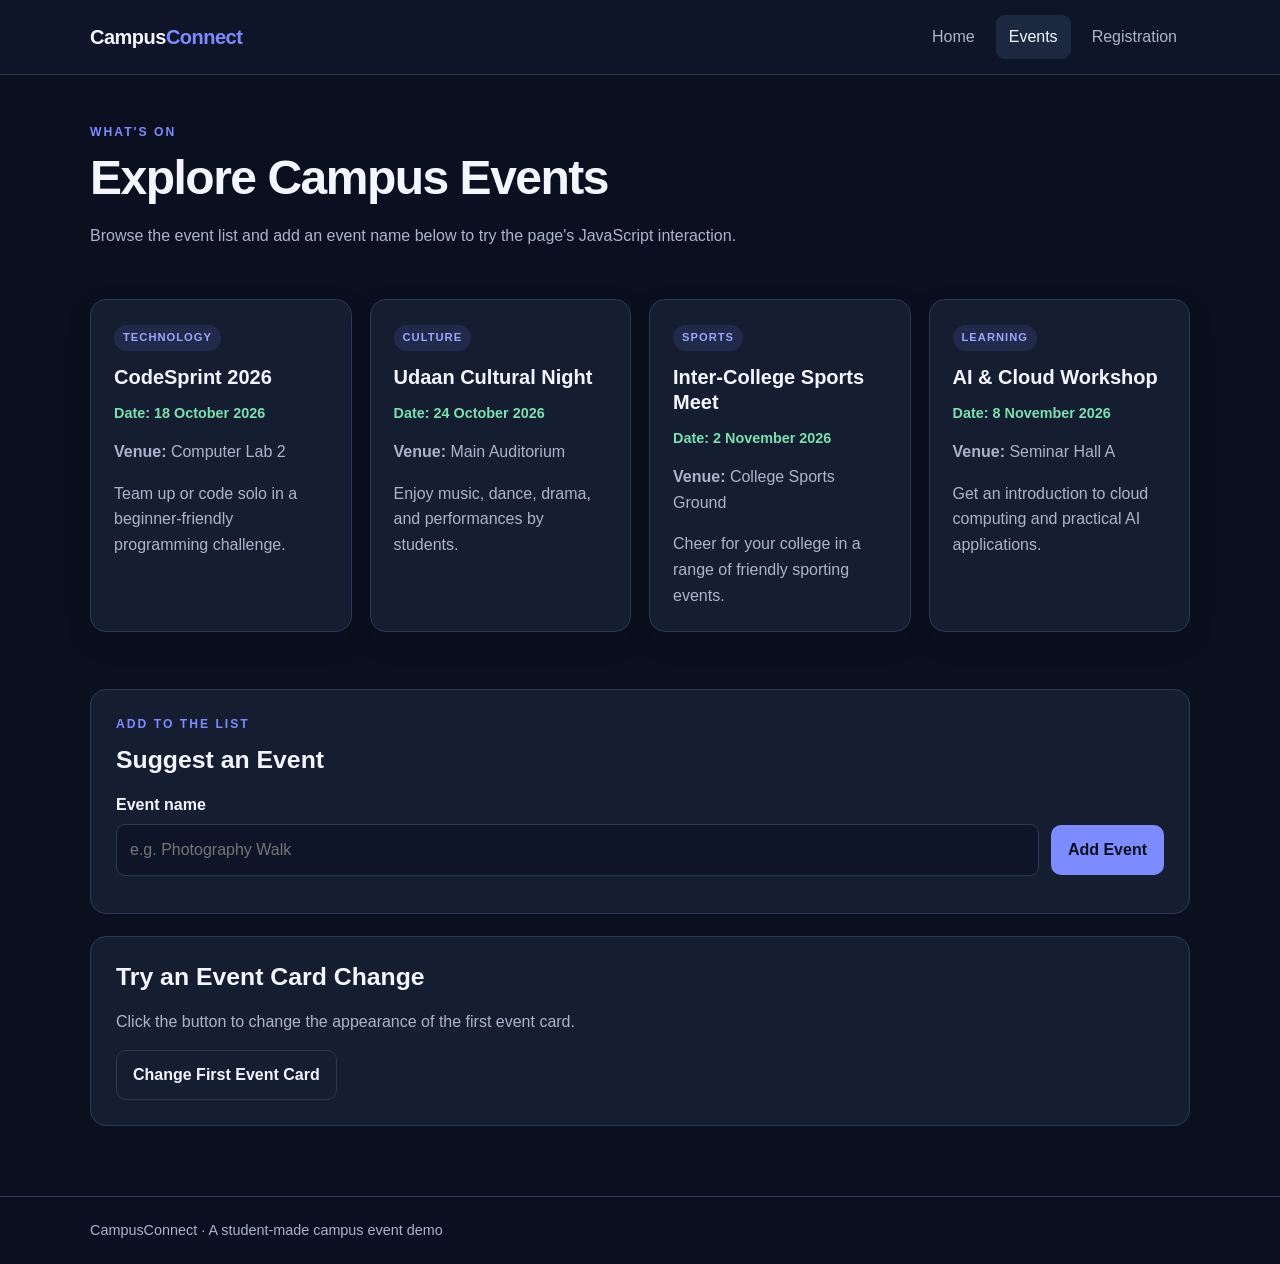
==== events.html @ 821445cc "Add files via upload" ====
<!DOCTYPE html>
<html lang="en">
<head>
    <meta charset="UTF-8">
    <meta name="viewport" content="width=device-width, initial-scale=1.0">
    <title>CampusConnect | Events</title>
    <link rel="stylesheet" href="style.css">
    <script src="script.js" defer></script>
</head>
<body>
    <header class="site-header">
        <div class="container header-content">
            <a class="logo" href="index.html">Campus<span>Connect</span></a>
            <nav aria-label="Main navigation">
                <a href="index.html">Home</a>
                <a class="active" href="events.html">Events</a>
                <a href="register.html">Registration</a>
            </nav>
        </div>
    </header>

    <main class="container page-main">
        <section class="page-intro">
            <p class="eyebrow">WHAT'S ON</p>
            <h1>Explore Campus Events</h1>
            <p>Browse the event list and add an event name below to try the page's JavaScript interaction.</p>
        </section>

        <section class="section-block">
            <div class="card-grid">
                <article class="event-card" id="eventCard1">
                    <span class="event-tag">TECHNOLOGY</span>
                    <h2>CodeSprint 2026</h2>
                    <p class="event-date">Date: 18 October 2026</p>
                    <p><strong>Venue:</strong> Computer Lab 2</p>
                    <p>Team up or code solo in a beginner-friendly programming challenge.</p>
                </article>
                <article class="event-card" id="eventCard2">
                    <span class="event-tag">CULTURE</span>
                    <h2>Udaan Cultural Night</h2>
                    <p class="event-date">Date: 24 October 2026</p>
                    <p><strong>Venue:</strong> Main Auditorium</p>
                    <p>Enjoy music, dance, drama, and performances by students.</p>
                </article>
                <article class="event-card" id="eventCard3">
                    <span class="event-tag">SPORTS</span>
                    <h2>Inter-College Sports Meet</h2>
                    <p class="event-date">Date: 2 November 2026</p>
                    <p><strong>Venue:</strong> College Sports Ground</p>
                    <p>Cheer for your college in a range of friendly sporting events.</p>
                </article>
                <article class="event-card" id="eventCard4">
                    <span class="event-tag">LEARNING</span>
                    <h2>AI & Cloud Workshop</h2>
                    <p class="event-date">Date: 8 November 2026</p>
                    <p><strong>Venue:</strong> Seminar Hall A</p>
                    <p>Get an introduction to cloud computing and practical AI applications.</p>
                </article>
            </div>
        </section>

        <section class="form-panel">
            <p class="eyebrow">ADD TO THE LIST</p>
            <h2>Suggest an Event</h2>
            <label for="eventNameInput">Event name</label>
            <div class="input-row">
                <input type="text" id="eventNameInput" placeholder="e.g. Photography Walk">
                <button type="button" id="addEventBtn">Add Event</button>
            </div>
            <p id="eventMessage" class="message" aria-live="polite"></p>
            <div id="addedEventArea" class="added-event-area"></div>
        </section>

        <section class="form-panel">
            <h2>Try an Event Card Change</h2>
            <p>Click the button to change the appearance of the first event card.</p>
            <button type="button" id="changeEventCardBtn" class="secondary">Change First Event Card</button>
        </section>
    </main>

    <footer class="site-footer">
        <div class="container">CampusConnect · A student-made campus event demo</div>
    </footer>
</body>
</html>
---- style.css ----
/* CampusConnect shared styles: dark theme, CSS box model, and Flexbox. */
:root {
   --background: #0b1020;
    --surface: #151d31;
    --surface-light: #1c2840;
    --text: #f3f6ff;
    --muted: #aab5cc;
    --accent: #7c8cff;
    --accent-hover: #9ba6ff;
    --border: #2c3955;
    --success: #7ce0b0;
    --error: #ff8e9b;
}

* {
    box-sizing: border-box;
}

body {
    margin: 0;
    background: var(--background);
    color: var(--text);
    font-family: Arial, Helvetica, sans-serif;
    line-height: 1.6;
}

.container {
    width: min(1100px, 92%);
    margin: 0 auto;
}

.site-header {
    background: #0e1528;
    border-bottom: 1px solid var(--border);
    position: sticky;
    top: 0;
    z-index: 10;
}

.header-content {
    min-height: 74px;
    display: flex;
    align-items: center;
    justify-content: space-between;
    gap: 24px;
}

.logo {
    color: var(--text);
    text-decoration: none;
    font-size: 1.25rem;
    font-weight: 800;
    letter-spacing: -0.5px;
}

.logo span {
    color: var(--accent);
}

nav {
    display: flex;
    flex-wrap: wrap;
    gap: 8px;
}

nav a {
    color: var(--muted);
    text-decoration: none;
    padding: 9px 13px;
    border-radius: 9px;
}

nav a:hover,
nav a.active {
    color: var(--text);
    background: var(--surface-light);
}

.hero {
    padding: 76px 0 54px;
    max-width: 800px;
}

.eyebrow {
    color: var(--accent);
    font-size: 0.76rem;
    font-weight: 800;
    letter-spacing: 2px;
    margin: 0 0 10px;
}

h1, h2, h3, p {
    margin-top: 0;
}

h1 {
    font-size: clamp(2.1rem, 5vw, 3.7rem);
    line-height: 1.1;
    letter-spacing: -1.5px;
    margin-bottom: 18px;
}

h2 {
    font-size: 1.55rem;
    line-height: 1.25;
    margin-bottom: 12px;
}

h3 {
    font-size: 1.2rem;
    margin-bottom: 8px;
}

.hero-text,
.page-intro > p:not(.eyebrow),
.event-card p,
.form-panel > p:not(.eyebrow) {
    color: var(--muted);
}

.hero-text {
    max-width: 650px;
    font-size: 1.08rem;
}

.button-row,
.section-heading,
.input-row {
    display: flex;
    flex-wrap: wrap;
    align-items: center;
    gap: 12px;
}

button,
.button {
    display: inline-flex;
    justify-content: center;
    align-items: center;
    border: 1px solid transparent;
    border-radius: 10px;
    padding: 11px 16px;
    background: var(--accent);
    color: #0b1020;
    font: inherit;
    font-weight: 700;
    text-decoration: none;
    cursor: pointer;
    transition: background 0.2s, transform 0.2s;
}

button:hover,
.button:hover {
    background: var(--accent-hover);
    transform: translateY(-1px);
}

button.secondary,
.button.secondary {
    background: transparent;
    color: var(--text);
    border-color: var(--border);
}

button.secondary:hover,
.button.secondary:hover {
    background: var(--surface-light);
}

.section-block {
    padding: 25px 0 35px;
}

.section-heading {
    justify-content: space-between;
    margin-bottom: 18px;
}

.section-heading h2 {
    margin-bottom: 0;
}

.card-grid {
    display: flex;
    flex-wrap: wrap;
    gap: 18px;
}

.event-card {
    flex: 1 1 240px;
    min-width: 0;
    padding: 23px;
    background: var(--surface);
    border: 1px solid var(--border);
    border-radius: 16px;
    box-shadow: 0 10px 28px rgba(0, 0, 0, 0.12);
    transition: border-color 0.2s, background 0.2s;
}

.event-card h2 {
    font-size: 1.25rem;
}

.event-card p:last-child {
    margin-bottom: 0;
}

.event-tag {
    display: inline-block;
    color: var(--accent-hover);
    background: rgba(124, 140, 255, 0.12);
    border-radius: 999px;
    padding: 4px 9px;
    font-size: 0.7rem;
    font-weight: 800;
    letter-spacing: 1px;
    margin-bottom: 14px;
}

.event-date {
    color: var(--success) !important;
    font-weight: 700;
    font-size: 0.9rem;
}

.highlight-panel,
.form-panel {
    background: var(--surface);
    border: 1px solid var(--border);
    border-radius: 16px;
    padding: 25px;
    margin: 22px 0;
}

.highlight-panel {
    display: flex;
    align-items: flex-start;
    justify-content: space-between;
    gap: 30px;
}

.highlight-panel h2 {
    margin-bottom: 0;
}

.highlight-list {
    color: var(--muted);
    margin: 0;
    padding-left: 22px;
}

.highlight-list li {
    margin-bottom: 7px;
}

.centered {
    text-align: center;
    padding: 0 0 28px;
}

.page-main {
    padding-top: 48px;
    padding-bottom: 48px;
}

.page-intro {
    max-width: 760px;
    margin-bottom: 25px;
}

.page-intro h1 {
    font-size: clamp(2rem, 4vw, 3rem);
}

.narrow {
    max-width: 760px;
}

.form-panel h2 {
    margin-bottom: 16px;
}

label {
    display: block;
    color: var(--text);
    font-weight: 700;
    margin-bottom: 7px;
}

input,
select {
    width: 100%;
    min-width: 0;
    background: #0e1528;
    color: var(--text);
    border: 1px solid var(--border);
    border-radius: 9px;
    padding: 12px 13px;
    font: inherit;
    outline: none;
}

input:focus,
select:focus {
    border-color: var(--accent);
    box-shadow: 0 0 0 3px rgba(124, 140, 255, 0.15);
}

.input-row input {
    flex: 1 1 230px;
}

.field {
    margin-bottom: 17px;
}

.message {
    margin: 12px 0 0;
    font-weight: 700;
}

.message.success {
    color: var(--success);
}

.message.error {
    color: var(--error);
}

.added-event-area {
    display: flex;
    flex-wrap: wrap;
    gap: 10px;
    margin-top: 10px;
}

.added-event {
    background: var(--surface-light);
    border: 1px solid var(--border);
    border-radius: 10px;
    padding: 12px 15px;
    color: var(--text);
}

.site-footer {
    border-top: 1px solid var(--border);
    color: var(--muted);
    padding: 22px 0;
    font-size: 0.9rem;
}

.hidden {
    display: none !important;
}

.card-highlight {
    background: #263454;
    border-color: var(--accent);
}

@media (max-width: 620px) {
    .header-content {
        align-items: flex-start;
        flex-direction: column;
        padding-top: 14px;
        padding-bottom: 14px;
        gap: 10px;
    }

    nav {
        width: 100%;
    }

    nav a {
        padding: 8px 10px;
    }

    .hero {
        padding-top: 48px;
    }

    .highlight-panel {
        flex-direction: column;
        gap: 14px;
    }

    .section-heading {
        align-items: flex-start;
        flex-direction: column;
    }
}
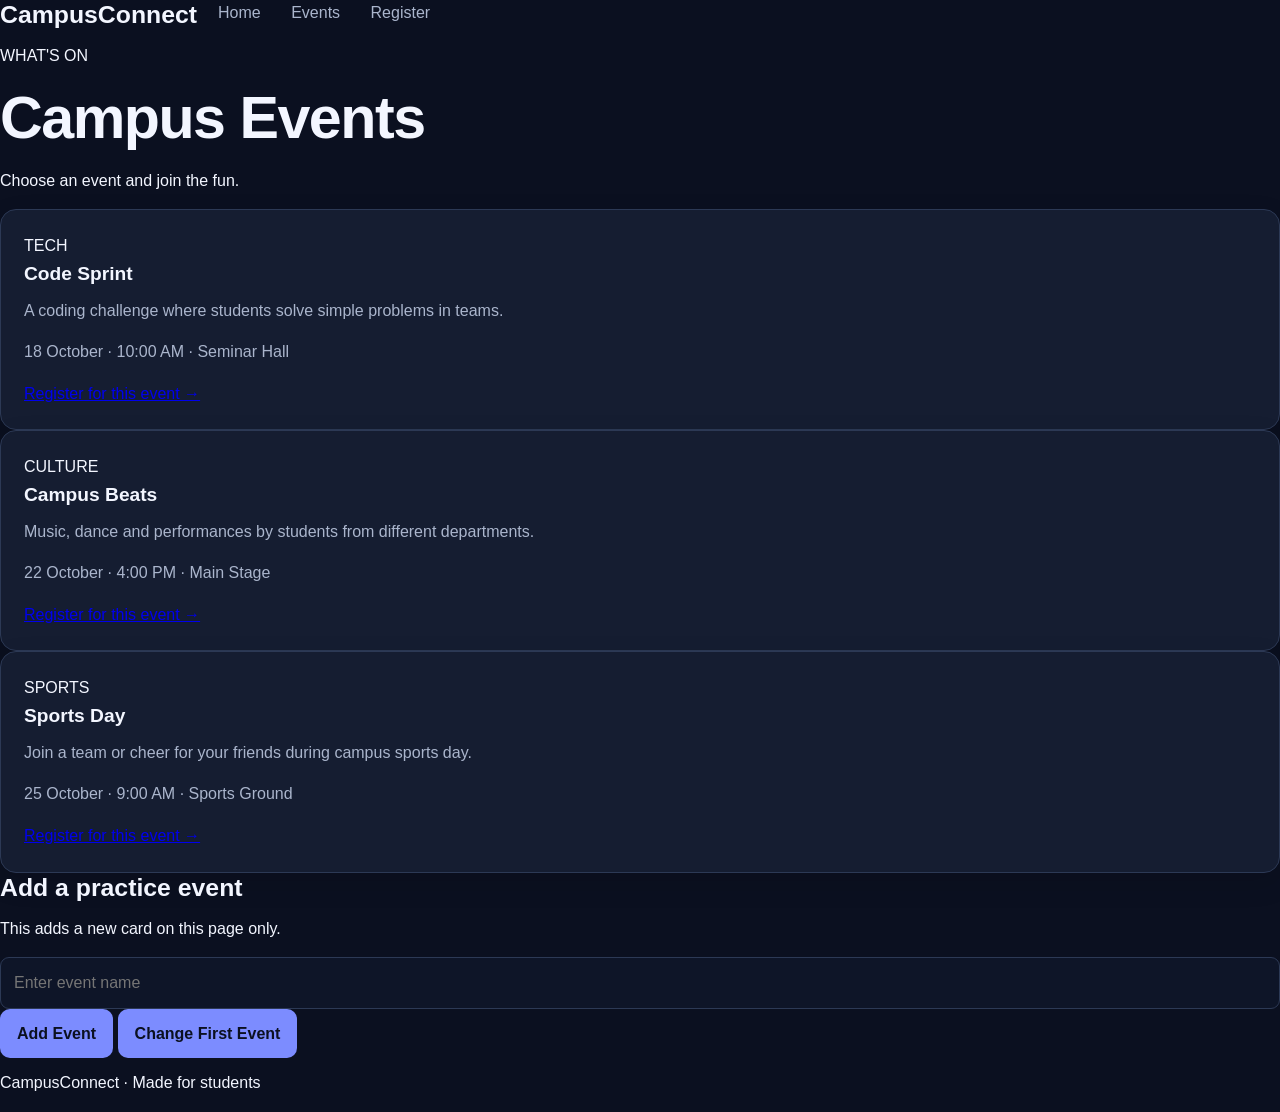
==== commit ebfe7fa9: "NEWEVENT" ====
--- a/events.html
+++ b/events.html
@@ -8,78 +8,56 @@
     <script src="script.js" defer></script>
 </head>
 <body>
-    <header class="site-header">
-        <div class="container header-content">
-            <a class="logo" href="index.html">Campus<span>Connect</span></a>
-            <nav aria-label="Main navigation">
+    <header class="top">
+        <nav class="nav">
+            <h2>CampusConnect</h2>
+            <div class="links">
                 <a href="index.html">Home</a>
-                <a class="active" href="events.html">Events</a>
-                <a href="register.html">Registration</a>
-            </nav>
-        </div>
+                <a href="events.html">Events</a>
+                <a href="register.html">Register</a>
+            </div>
+        </nav>
     </header>
 
-    <main class="container page-main">
-        <section class="page-intro">
-            <p class="eyebrow">WHAT'S ON</p>
-            <h1>Explore Campus Events</h1>
-            <p>Browse the event list and add an event name below to try the page's JavaScript interaction.</p>
-        </section>
+    <main class="section page-area">
+        <p class="small-title">WHAT'S ON</p>
+        <h1>Campus Events</h1>
+        <p class="muted">Choose an event and join the fun.</p>
 
-        <section class="section-block">
-            <div class="card-grid">
-                <article class="event-card" id="eventCard1">
-                    <span class="event-tag">TECHNOLOGY</span>
-                    <h2>CodeSprint 2026</h2>
-                    <p class="event-date">Date: 18 October 2026</p>
-                    <p><strong>Venue:</strong> Computer Lab 2</p>
-                    <p>Team up or code solo in a beginner-friendly programming challenge.</p>
-                </article>
-                <article class="event-card" id="eventCard2">
-                    <span class="event-tag">CULTURE</span>
-                    <h2>Udaan Cultural Night</h2>
-                    <p class="event-date">Date: 24 October 2026</p>
-                    <p><strong>Venue:</strong> Main Auditorium</p>
-                    <p>Enjoy music, dance, drama, and performances by students.</p>
-                </article>
-                <article class="event-card" id="eventCard3">
-                    <span class="event-tag">SPORTS</span>
-                    <h2>Inter-College Sports Meet</h2>
-                    <p class="event-date">Date: 2 November 2026</p>
-                    <p><strong>Venue:</strong> College Sports Ground</p>
-                    <p>Cheer for your college in a range of friendly sporting events.</p>
-                </article>
-                <article class="event-card" id="eventCard4">
-                    <span class="event-tag">LEARNING</span>
-                    <h2>AI & Cloud Workshop</h2>
-                    <p class="event-date">Date: 8 November 2026</p>
-                    <p><strong>Venue:</strong> Seminar Hall A</p>
-                    <p>Get an introduction to cloud computing and practical AI applications.</p>
-                </article>
+        <div class="event-list" id="allEvents">
+            <div class="event-card">
+                <span class="tag">TECH</span>
+                <h3>Code Sprint</h3>
+                <p>A coding challenge where students solve simple problems in teams.</p>
+                <p class="date">18 October · 10:00 AM · Seminar Hall</p>
+                <a class="text-link" href="register.html">Register for this event →</a>
             </div>
-        </section>
+            <div class="event-card">
+                <span class="tag">CULTURE</span>
+                <h3>Campus Beats</h3>
+                <p>Music, dance and performances by students from different departments.</p>
+                <p class="date">22 October · 4:00 PM · Main Stage</p>
+                <a class="text-link" href="register.html">Register for this event →</a>
+            </div>
+            <div class="event-card">
+                <span class="tag">SPORTS</span>
+                <h3>Sports Day</h3>
+                <p>Join a team or cheer for your friends during campus sports day.</p>
+                <p class="date">25 October · 9:00 AM · Sports Ground</p>
+                <a class="text-link" href="register.html">Register for this event →</a>
+            </div>
+        </div>
 
-        <section class="form-panel">
-            <p class="eyebrow">ADD TO THE LIST</p>
-            <h2>Suggest an Event</h2>
-            <label for="eventNameInput">Event name</label>
-            <div class="input-row">
-                <input type="text" id="eventNameInput" placeholder="e.g. Photography Walk">
-                <button type="button" id="addEventBtn">Add Event</button>
-            </div>
-            <p id="eventMessage" class="message" aria-live="polite"></p>
-            <div id="addedEventArea" class="added-event-area"></div>
-        </section>
-
-        <section class="form-panel">
-            <h2>Try an Event Card Change</h2>
-            <p>Click the button to change the appearance of the first event card.</p>
-            <button type="button" id="changeEventCardBtn" class="secondary">Change First Event Card</button>
-        </section>
+        <div class="add-area">
+            <h2>Add a practice event</h2>
+            <p class="muted">This adds a new card on this page only.</p>
+            <input type="text" id="newEventName" placeholder="Enter event name">
+            <button class="btn" id="addEventBtn">Add Event</button>
+            <button class="btn second" id="changeEventCardBtn">Change First Event</button>
+            <p id="eventMessage" class="message"></p>
+        </div>
     </main>
 
-    <footer class="site-footer">
-        <div class="container">CampusConnect · A student-made campus event demo</div>
-    </footer>
+    <footer><p>CampusConnect · Made for students</p></footer>
 </body>
 </html>
